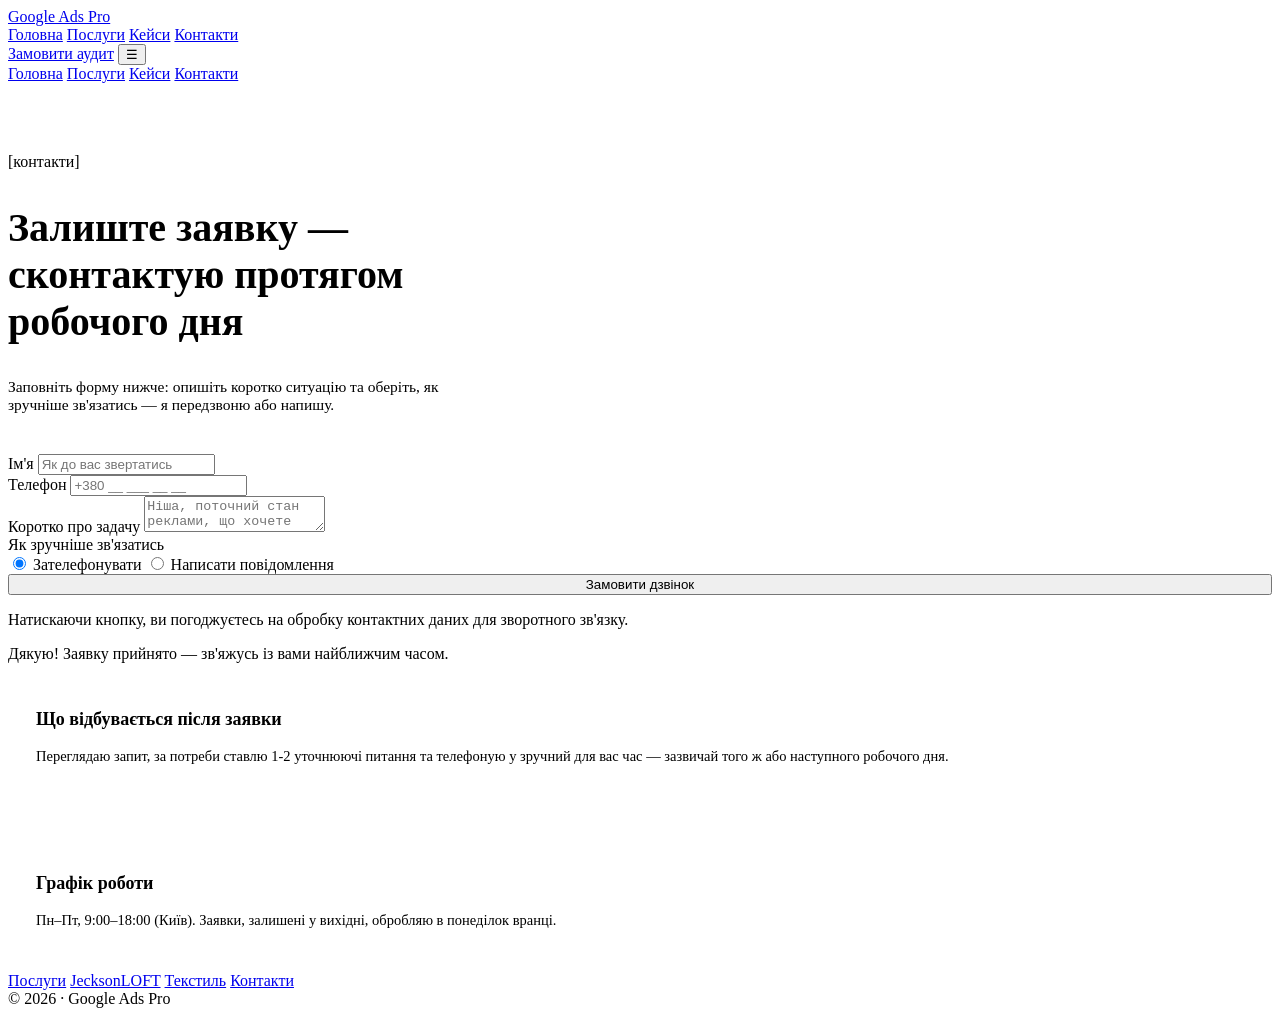
==== contact.html @ a20a4b4b "Add files via upload" ====
<!DOCTYPE html>
<html lang="uk">
<head>
<meta charset="UTF-8">
<meta name="viewport" content="width=device-width, initial-scale=1.0">
<title>Контакти — Google Ads Pro</title>
<meta name="description" content="Залиште заявку на аудит чи консультацію — форма зворотного зв'язку та замовлення дзвінка.">
<link rel="stylesheet" href="assets/style.css">
</head>
<body>

<header class="site-header">
  <nav class="nav">
    <a href="index.html" class="logo"><span class="dot"></span>Google Ads Pro</a>
    <div class="nav-links">
      <a href="index.html">Головна</a>
      <a href="services.html">Послуги</a>
      <a href="index.html#cases">Кейси</a>
      <a href="contact.html">Контакти</a>
    </div>
    <a href="contact.html" class="nav-cta">Замовити аудит</a>
    <button class="nav-toggle" aria-label="Меню">☰</button>
  </nav>
  <div class="mobile-panel">
    <a href="index.html">Головна</a>
    <a href="services.html">Послуги</a>
    <a href="index.html#cases">Кейси</a>
    <a href="contact.html">Контакти</a>
  </div>
</header>

<main>
  <section class="container" style="padding-top:70px;">
    <div class="eyebrow"><span class="bracket">[</span>контакти<span class="bracket">]</span></div>
    <h1 style="font-size: clamp(28px,4vw,40px); max-width:22ch;">Залиште заявку — сконтактую протягом робочого дня</h1>
    <p style="max-width:56ch; font-size:15.5px;">Заповніть форму нижче: опишіть коротко ситуацію та оберіть, як зручніше зв'язатись — я передзвоню або напишу.</p>
  </section>

  <section class="section container" style="padding-top:24px;">
    <div class="grid-2" style="align-items:start;">

      <div class="glass form-wrap">
        <form id="contact-form">
          <div class="field">
            <label for="name">Ім'я</label>
            <input type="text" id="name" name="name" required placeholder="Як до вас звертатись">
          </div>
          <div class="field">
            <label for="phone">Телефон</label>
            <input type="tel" id="phone" name="phone" required placeholder="+380 __ ___ __ __">
          </div>
          <div class="field">
            <label for="message">Коротко про задачу</label>
            <textarea id="message" name="message" placeholder="Ніша, поточний стан реклами, що хочете отримати"></textarea>
          </div>
          <div class="field">
            <label>Як зручніше зв'язатись</label>
            <div class="radio-row">
              <label class="radio-opt"><input type="radio" name="contact_method" value="call" checked> Зателефонувати</label>
              <label class="radio-opt"><input type="radio" name="contact_method" value="write"> Написати повідомлення</label>
            </div>
          </div>
          <button type="submit" class="btn btn-primary" style="width:100%; justify-content:center;">Замовити дзвінок</button>
          <p class="form-note">Натискаючи кнопку, ви погоджуєтесь на обробку контактних даних для зворотного зв'язку.</p>
          <div class="form-success" id="form-success">Дякую! Заявку прийнято — зв'яжусь із вами найближчим часом.</div>
        </form>
      </div>

      <div>
        <div class="glass card" style="padding:28px; margin-bottom:20px;">
          <h3 style="font-size:18px;">Що відбувається після заявки</h3>
          <p style="font-size:14.5px;">Переглядаю запит, за потреби ставлю 1-2 уточнюючі питання та телефоную у зручний для вас час — зазвичай того ж або наступного робочого дня.</p>
        </div>
        <div class="glass card" style="padding:28px;">
          <h3 style="font-size:18px;">Графік роботи</h3>
          <p style="font-size:14.5px;">Пн–Пт, 9:00–18:00 (Київ). Заявки, залишені у вихідні, обробляю в понеділок вранці.</p>
        </div>
      </div>

    </div>
  </section>
</main>

<footer class="site-footer">
  <div class="container footer-row">
    <div class="footer-links">
      <a href="services.html">Послуги</a>
      <a href="cases/jecksonloft.html">JecksonLOFT</a>
      <a href="cases/textile.html">Текстиль</a>
      <a href="contact.html">Контакти</a>
    </div>
    <div class="footer-copy">© 2026 · Google Ads Pro</div>
  </div>
</footer>

<script src="assets/main.js"></script>
</body>
</html>
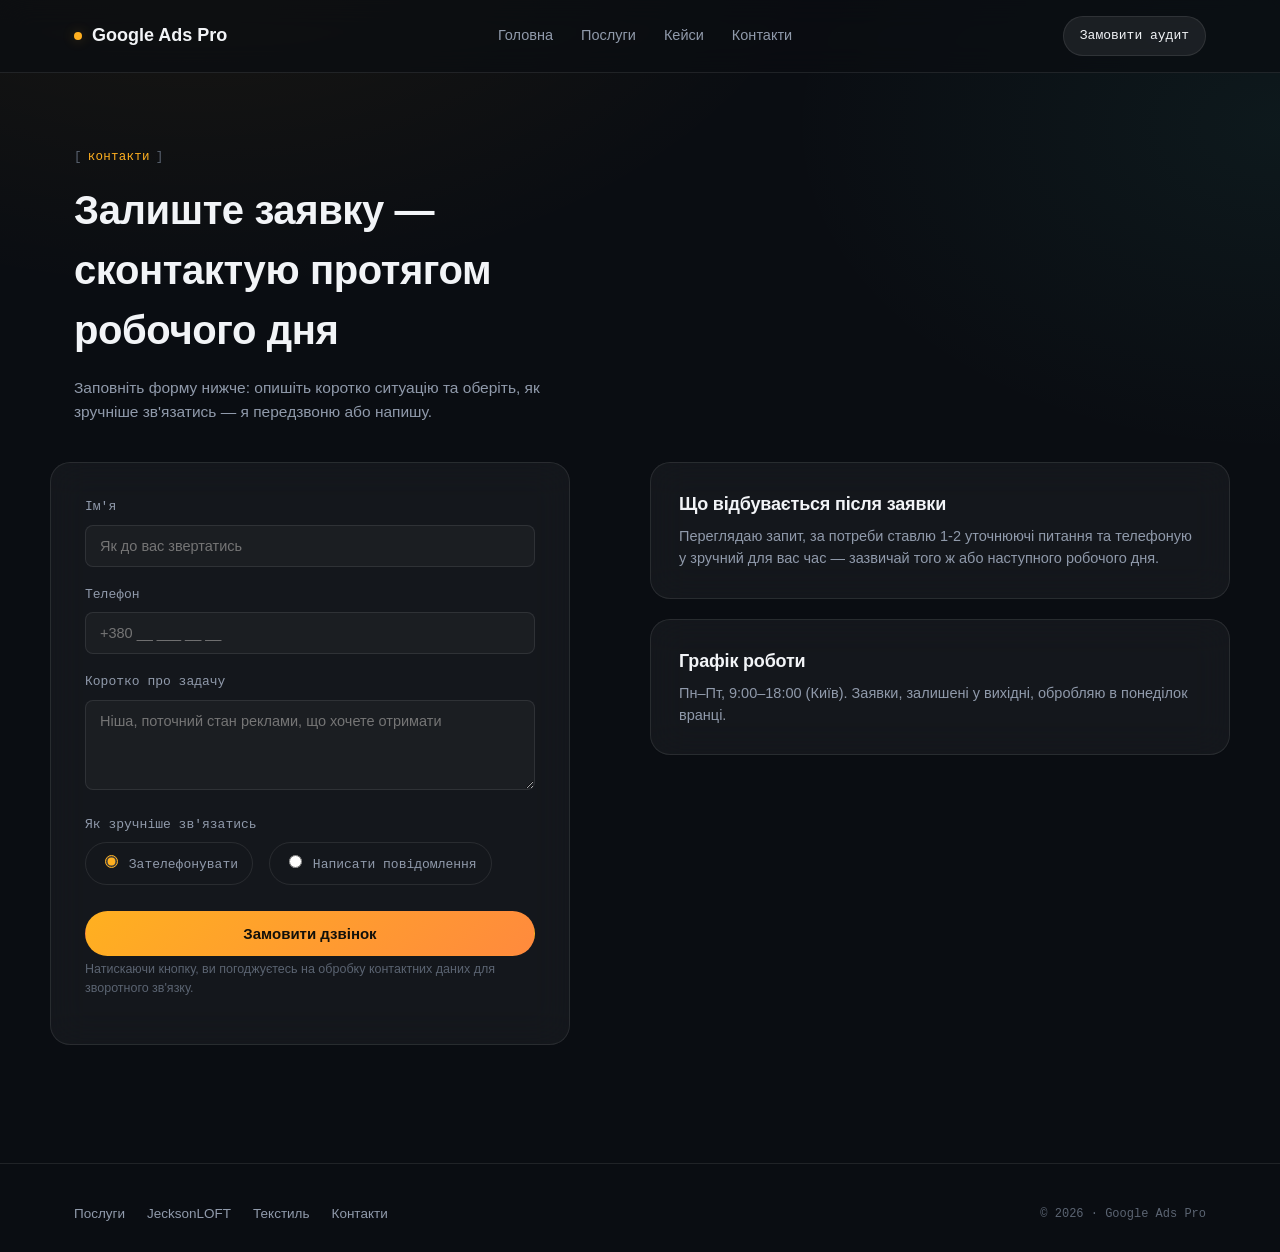
==== commit 01371785: "Update contact.html" ====
--- a/contact.html
+++ b/contact.html
@@ -5,7 +5,7 @@
 <meta name="viewport" content="width=device-width, initial-scale=1.0">
 <title>Контакти — Google Ads Pro</title>
 <meta name="description" content="Залиште заявку на аудит чи консультацію — форма зворотного зв'язку та замовлення дзвінка.">
-<link rel="stylesheet" href="assets/style.css">
+<link rel="stylesheet" href="style.css">
 </head>
 <body>
 
--- a/style.css
+++ b/style.css
@@ -0,0 +1,418 @@
+/* ============================================================
+   PPC / Google Ads specialist site — design tokens
+   Palette: near-black charcoal-navy base, glass panels,
+   amber = bid/auction energy, teal = conversion growth
+   ============================================================ */
+
+@import url('https://fonts.googleapis.com/css2?family=Space+Grotesk:wght@400;500;600;700&family=Inter:wght@400;500;600&family=IBM+Plex+Mono:wght@400;500&display=swap');
+
+:root{
+  --bg: #0A0D12;
+  --bg-elevated: #10141B;
+  --bg-elevated-2: #151A22;
+
+  --glass-bg: rgba(255,255,255,0.045);
+  --glass-bg-strong: rgba(255,255,255,0.07);
+  --glass-border: rgba(255,255,255,0.09);
+  --glass-border-hover: rgba(255,255,255,0.18);
+
+  --amber: #FFB020;
+  --amber-dim: rgba(255,176,32,0.14);
+  --teal: #46D6C4;
+  --teal-dim: rgba(70,214,196,0.14);
+
+  --text-primary: #F2F4F7;
+  --text-muted: #909AAB;
+  --text-faint: #5B6472;
+
+  --radius-lg: 20px;
+  --radius-md: 14px;
+  --radius-sm: 8px;
+
+  --display: 'Space Grotesk', sans-serif;
+  --body: 'Inter', sans-serif;
+  --mono: 'IBM Plex Mono', monospace;
+
+  --max-w: 1180px;
+}
+
+*, *::before, *::after{ box-sizing: border-box; }
+
+html{ scroll-behavior: smooth; }
+
+body{
+  margin:0;
+  background: radial-gradient(1100px 700px at 15% -10%, rgba(255,176,32,0.07), transparent 60%),
+              radial-gradient(900px 600px at 100% 10%, rgba(70,214,196,0.06), transparent 55%),
+              var(--bg);
+  color: var(--text-primary);
+  font-family: var(--body);
+  line-height: 1.5;
+  -webkit-font-smoothing: antialiased;
+}
+
+img, svg{ max-width: 100%; display:block; }
+
+a{ color: inherit; text-decoration: none; }
+
+h1,h2,h3,h4{
+  font-family: var(--display);
+  margin: 0 0 0.4em;
+  letter-spacing: -0.01em;
+  font-weight: 600;
+}
+
+p{ margin: 0 0 1em; color: var(--text-muted); }
+
+.container{
+  max-width: var(--max-w);
+  margin: 0 auto;
+  padding: 0 24px;
+}
+
+/* ---------- eyebrow: keyword-match-type inspired label system ---------- */
+.eyebrow{
+  display:inline-flex;
+  align-items:center;
+  gap:6px;
+  font-family: var(--mono);
+  font-size: 12.5px;
+  letter-spacing: 0.02em;
+  color: var(--amber);
+  margin-bottom: 14px;
+  text-transform: none;
+}
+.eyebrow.teal{ color: var(--teal); }
+.eyebrow .bracket{ color: var(--text-faint); }
+
+/* ---------- glass surface ---------- */
+.glass{
+  background: var(--glass-bg);
+  border: 1px solid var(--glass-border);
+  border-radius: var(--radius-lg);
+  backdrop-filter: blur(18px);
+  -webkit-backdrop-filter: blur(18px);
+  transition: border-color .25s ease, transform .25s ease, background .25s ease;
+}
+.glass:hover{ border-color: var(--glass-border-hover); }
+
+/* ============================================================
+   NAV
+   ============================================================ */
+.site-header{
+  position: sticky; top:0; z-index: 50;
+  backdrop-filter: blur(14px);
+  -webkit-backdrop-filter: blur(14px);
+  background: rgba(10,13,18,0.7);
+  border-bottom: 1px solid var(--glass-border);
+}
+.nav{
+  display:flex; align-items:center; justify-content:space-between;
+  padding: 16px 24px;
+  max-width: var(--max-w);
+  margin: 0 auto;
+}
+.logo{
+  font-family: var(--display);
+  font-weight: 700;
+  font-size: 18px;
+  display:flex; align-items:center; gap:10px;
+}
+.logo .dot{
+  width:8px; height:8px; border-radius: 50%;
+  background: var(--amber);
+  box-shadow: 0 0 12px 2px var(--amber-dim);
+}
+.nav-links{
+  display:flex; gap: 28px; align-items:center;
+  font-size: 14.5px;
+  color: var(--text-muted);
+}
+.nav-links a:hover{ color: var(--text-primary); }
+.nav-cta{
+  font-family: var(--mono);
+  font-size: 13px;
+  padding: 9px 16px;
+  border-radius: 999px;
+  border: 1px solid var(--glass-border);
+  background: var(--glass-bg-strong);
+  color: var(--text-primary) !important;
+}
+.nav-cta:hover{ border-color: var(--amber); }
+.nav-toggle{
+  display:none; background:none; border:1px solid var(--glass-border);
+  border-radius: 8px; width: 38px; height:38px; color: var(--text-primary);
+  cursor:pointer; font-size: 16px;
+}
+.mobile-panel{
+  display:none; flex-direction:column; gap:2px;
+  padding: 10px 24px 20px;
+  border-top: 1px solid var(--glass-border);
+}
+.mobile-panel.open{ display:flex; }
+.mobile-panel a{ padding: 12px 4px; font-size: 15px; color: var(--text-muted); border-bottom: 1px solid rgba(255,255,255,0.04); }
+.mobile-panel a:hover{ color: var(--text-primary); }
+
+/* ============================================================
+   BUTTONS
+   ============================================================ */
+.btn{
+  display:inline-flex; align-items:center; gap:10px;
+  font-family: var(--body); font-weight:600; font-size: 15px;
+  padding: 13px 24px;
+  border-radius: 999px;
+  border: 1px solid transparent;
+  cursor:pointer;
+}
+.btn-primary{
+  background: linear-gradient(135deg, var(--amber), #FF8A3D);
+  color: #12100A;
+}
+.btn-primary:hover{ filter: brightness(1.08); }
+.btn-ghost{
+  background: var(--glass-bg-strong);
+  border-color: var(--glass-border);
+  color: var(--text-primary);
+}
+.btn-ghost:hover{ border-color: var(--glass-border-hover); }
+
+/* ============================================================
+   HERO + campaign-tree signature element
+   ============================================================ */
+.hero{
+  padding: 90px 0 60px;
+  display:grid; grid-template-columns: 1.05fr 0.95fr; gap: 56px;
+  align-items:center;
+}
+.hero h1{
+  font-size: clamp(34px, 4.4vw, 54px);
+  line-height: 1.08;
+}
+.hero h1 .accent{ color: var(--amber); }
+.hero .lead{ font-size: 17px; max-width: 46ch; }
+.hero-actions{ display:flex; gap:14px; margin-top: 28px; flex-wrap:wrap; }
+
+.tree{
+  padding: 28px;
+  position: relative;
+}
+.tree-row{
+  display:flex; align-items:stretch; gap: 10px;
+  margin-bottom: 10px;
+}
+.tree-node{
+  flex:1;
+  padding: 12px 14px;
+  border-radius: var(--radius-md);
+  background: var(--glass-bg-strong);
+  border: 1px solid var(--glass-border);
+  font-family: var(--mono);
+  font-size: 12.5px;
+  color: var(--text-muted);
+  opacity:0; transform: translateY(6px);
+  animation: node-in .5s ease forwards;
+}
+.tree-node b{ color: var(--text-primary); font-weight:500; display:block; font-family: var(--body); font-size: 13.5px; margin-bottom:2px;}
+.tree-node.campaign{ border-color: rgba(255,176,32,0.35); background: var(--amber-dim); }
+.tree-node.campaign b{ color: var(--amber); }
+.tree-node.group{ margin-left: 20px; }
+.tree-node.leaf{ margin-left: 40px; border-color: rgba(70,214,196,0.3); }
+.tree-node.leaf .tag{ color: var(--teal); }
+
+@keyframes node-in{ to{ opacity:1; transform: translateY(0); } }
+.tree-node:nth-child(1){ animation-delay: .05s; }
+
+.tree-caption{
+  font-family: var(--mono); font-size: 11.5px; color: var(--text-faint);
+  margin-top: 16px; text-align:right;
+}
+
+@media (prefers-reduced-motion: reduce){
+  .tree-node{ animation: none; opacity:1; transform:none; }
+}
+
+/* ============================================================
+   METRICS STRIP
+   ============================================================ */
+.metrics{
+  display:grid; grid-template-columns: repeat(4,1fr); gap: 1px;
+  background: var(--glass-border);
+  border: 1px solid var(--glass-border);
+  border-radius: var(--radius-lg);
+  overflow:hidden;
+  margin: 40px 0 10px;
+}
+.metric{
+  background: var(--bg-elevated);
+  padding: 24px 20px;
+  text-align:center;
+}
+.metric .num{
+  font-family: var(--mono); font-size: 26px; color: var(--teal); font-weight:500;
+  display:block; margin-bottom: 6px;
+}
+.metric .label{ font-size: 12.5px; color: var(--text-muted); }
+
+/* ============================================================
+   SECTIONS
+   ============================================================ */
+.section{ padding: 78px 0; }
+.section-head{ max-width: 640px; margin-bottom: 40px; }
+.section-head h2{ font-size: clamp(26px,3vw,36px); }
+
+.grid-3{ display:grid; grid-template-columns: repeat(3,1fr); gap: 20px; }
+.grid-2{ display:grid; grid-template-columns: repeat(2,1fr); gap: 20px; }
+
+.card{ padding: 26px; }
+.card .icon{
+  width:40px; height:40px; border-radius: 10px;
+  display:flex; align-items:center; justify-content:center;
+  background: var(--teal-dim); color: var(--teal);
+  margin-bottom: 16px;
+}
+.card h3{ font-size: 18px; margin-bottom: 8px; }
+.card p{ font-size: 14.5px; margin-bottom: 0; }
+
+/* case preview cards */
+.case-card{
+  padding: 0; overflow:hidden;
+  display:grid; grid-template-columns: 1fr;
+}
+.case-card .case-top{
+  padding: 26px 26px 0;
+}
+.case-card .case-tags{ display:flex; gap:8px; margin-bottom:14px; flex-wrap:wrap; }
+.tag-pill{
+  font-family: var(--mono); font-size: 11.5px;
+  padding: 4px 10px; border-radius: 999px;
+  border: 1px solid var(--glass-border);
+  color: var(--text-muted);
+}
+.case-card h3{ font-size: 21px; }
+.case-stats{
+  display:flex; gap: 24px;
+  padding: 18px 26px 26px;
+  border-top: 1px solid var(--glass-border);
+  margin-top: 18px;
+}
+.case-stats div{ font-family: var(--mono); }
+.case-stats .num{ color: var(--amber); font-size: 20px; display:block; }
+.case-stats .lbl{ color: var(--text-faint); font-size: 11.5px; }
+.case-card a.more{
+  display:block; padding: 14px 26px; font-size: 14px;
+  color: var(--teal); border-top: 1px solid var(--glass-border);
+}
+.case-card a.more:hover{ background: rgba(255,255,255,0.02); }
+
+/* process steps */
+.steps{ display:grid; grid-template-columns: repeat(4,1fr); gap: 20px; }
+.step{ padding: 24px; }
+.step .n{ font-family: var(--mono); color: var(--text-faint); font-size: 13px; margin-bottom:10px; }
+.step h4{ font-size: 16px; }
+.step p{ font-size: 13.5px; margin:0; }
+
+/* CTA banner */
+.cta-banner{
+  padding: 56px; text-align:center;
+  background: linear-gradient(135deg, rgba(255,176,32,0.08), rgba(70,214,196,0.06));
+}
+.cta-banner h2{ font-size: clamp(24px,3vw,32px); margin-bottom: 10px; }
+.cta-banner p{ max-width: 50ch; margin: 0 auto 26px; }
+.cta-banner .hero-actions{ justify-content:center; }
+
+/* ============================================================
+   FORM
+   ============================================================ */
+.form-wrap{ padding: 34px; max-width: 520px; }
+.field{ margin-bottom: 18px; }
+.field label{
+  display:block; font-size: 13px; font-family: var(--mono);
+  color: var(--text-muted); margin-bottom: 8px;
+}
+.field input, .field textarea, .field select{
+  width:100%; padding: 12px 14px;
+  background: rgba(255,255,255,0.03);
+  border: 1px solid var(--glass-border);
+  border-radius: var(--radius-sm);
+  color: var(--text-primary);
+  font-family: var(--body); font-size: 14.5px;
+}
+.field input:focus, .field textarea:focus, .field select:focus{
+  outline: none; border-color: var(--teal);
+}
+.field textarea{ resize: vertical; min-height: 90px; }
+.radio-row{ display:flex; gap: 16px; flex-wrap:wrap; }
+.radio-opt{
+  display:flex; align-items:center; gap:8px;
+  font-size: 13.5px; color: var(--text-muted);
+  border:1px solid var(--glass-border); padding:9px 14px; border-radius:999px;
+  cursor:pointer;
+}
+.radio-opt input{ accent-color: var(--amber); width:auto; }
+.form-note{ font-size: 12.5px; color: var(--text-faint); margin-top: 4px; }
+.form-success{
+  display:none; padding: 18px; border-radius: var(--radius-md);
+  background: var(--teal-dim); border: 1px solid rgba(70,214,196,0.35);
+  color: var(--teal); font-size: 14px; margin-top: 16px;
+}
+.form-success.show{ display:block; }
+
+/* ============================================================
+   FOOTER
+   ============================================================ */
+.site-footer{
+  border-top: 1px solid var(--glass-border);
+  padding: 40px 0 30px;
+  margin-top: 40px;
+}
+.footer-row{ display:flex; justify-content:space-between; align-items:center; flex-wrap:wrap; gap: 16px; }
+.footer-links{ display:flex; gap: 22px; font-size: 13.5px; color: var(--text-muted); }
+.footer-links a:hover{ color: var(--text-primary); }
+.footer-copy{ font-family: var(--mono); font-size: 12px; color: var(--text-faint); }
+
+/* ============================================================
+   CASE STUDY PAGE
+   ============================================================ */
+.case-hero{ padding: 60px 0 40px; }
+.case-hero .case-tags{ margin-bottom: 18px; }
+.case-hero h1{ font-size: clamp(28px,4vw,42px); }
+.case-meta{ display:flex; gap: 30px; margin-top: 28px; flex-wrap:wrap; }
+.case-meta div{ font-family: var(--mono); }
+.case-meta .num{ color: var(--amber); font-size: 22px; display:block; }
+.case-meta .lbl{ color: var(--text-faint); font-size: 11.5px; }
+
+.case-block{ padding: 60px 0; border-top: 1px solid var(--glass-border); }
+.case-block h2{ font-size: 24px; }
+.case-block .two-col{ display:grid; grid-template-columns: 1fr 1fr; gap: 40px; align-items:start; }
+
+.quote-box{
+  padding: 28px; font-family: var(--display); font-size: 19px;
+  color: var(--text-primary); font-weight: 500; line-height:1.4;
+}
+.quote-box .who{ font-family: var(--mono); font-size: 12.5px; color: var(--text-faint); margin-top: 14px; }
+
+.placeholder-num{ text-decoration: underline dashed rgba(255,176,32,0.5); text-underline-offset: 4px; }
+
+.placeholder-note{
+  font-family: var(--mono); font-size: 12px; color: var(--amber);
+  background: var(--amber-dim); border: 1px dashed rgba(255,176,32,0.4);
+  padding: 8px 12px; border-radius: 8px; display:inline-block; margin-bottom: 10px;
+}
+
+/* ============================================================
+   RESPONSIVE
+   ============================================================ */
+@media (max-width: 920px){
+  .hero{ grid-template-columns: 1fr; }
+  .grid-3{ grid-template-columns: 1fr 1fr; }
+  .metrics{ grid-template-columns: 1fr 1fr; }
+  .steps{ grid-template-columns: 1fr 1fr; }
+  .case-block .two-col{ grid-template-columns: 1fr; }
+}
+@media (max-width: 640px){
+  .nav-links{ display:none; }
+  .nav-toggle{ display:block; }
+  .grid-3, .grid-2, .metrics, .steps{ grid-template-columns: 1fr; }
+  .hero{ padding-top: 50px; }
+  .case-meta{ gap: 18px; }
+}
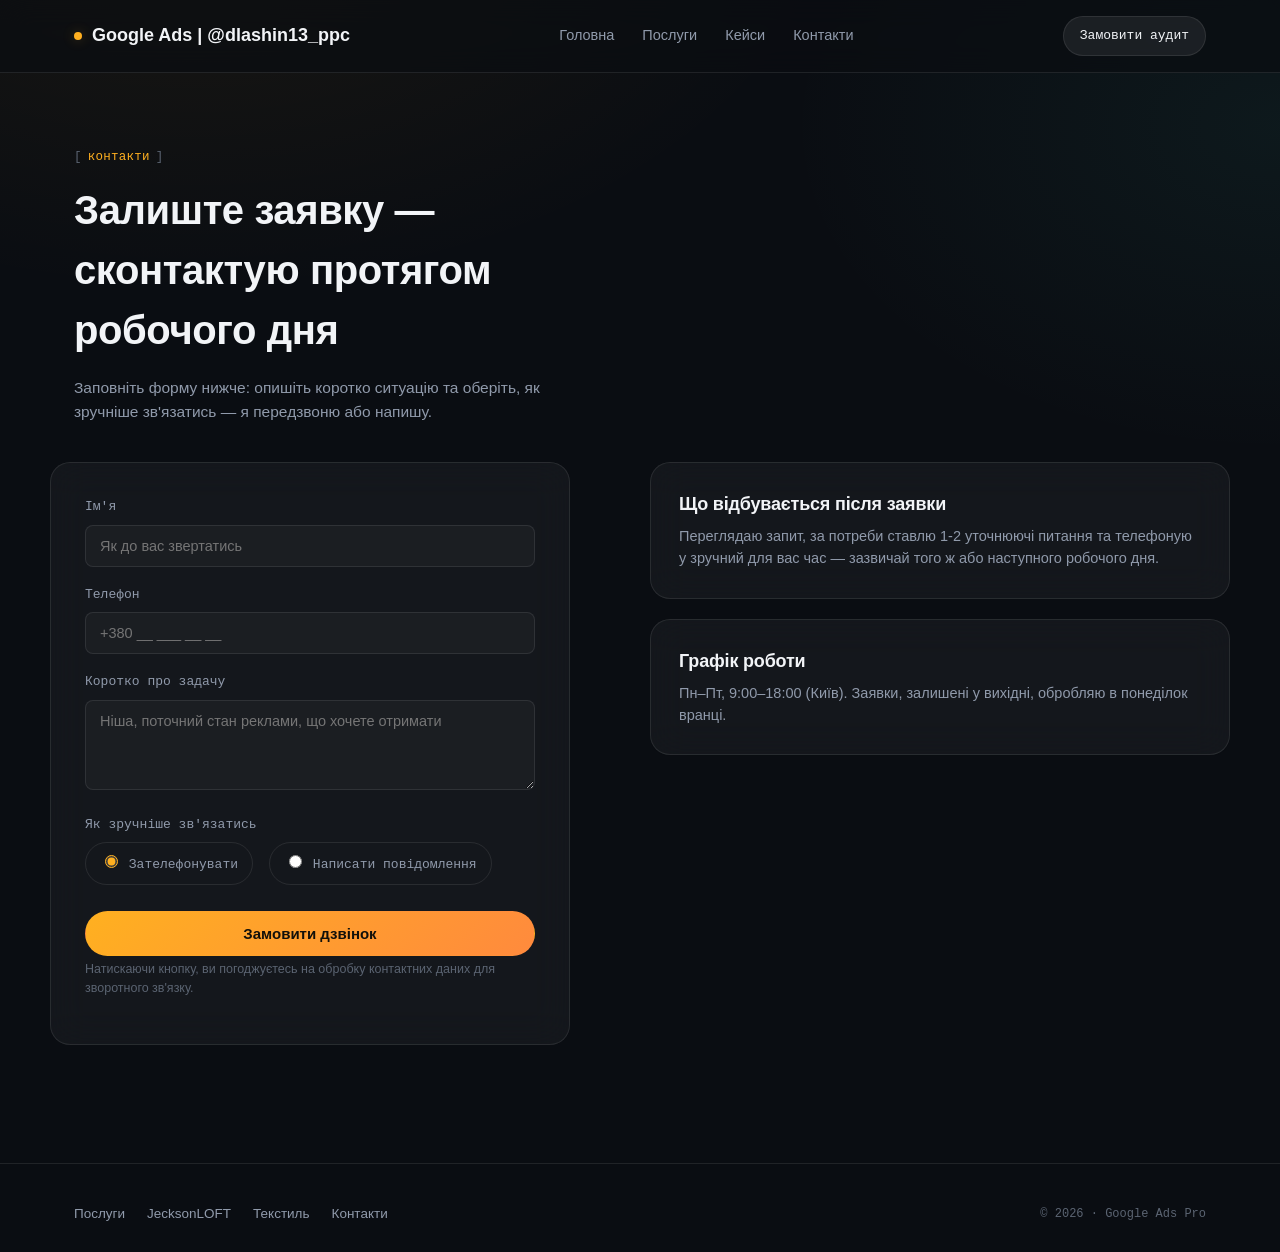
==== commit 2c77650b: "Update contact.html" ====
--- a/contact.html
+++ b/contact.html
@@ -11,7 +11,7 @@
 
 <header class="site-header">
   <nav class="nav">
-    <a href="index.html" class="logo"><span class="dot"></span>Google Ads Pro</a>
+    <a href="index.html" class="logo"><span class="dot"></span>Google Ads | @dlashin13_ppc</a>
     <div class="nav-links">
       <a href="index.html">Головна</a>
       <a href="services.html">Послуги</a>
